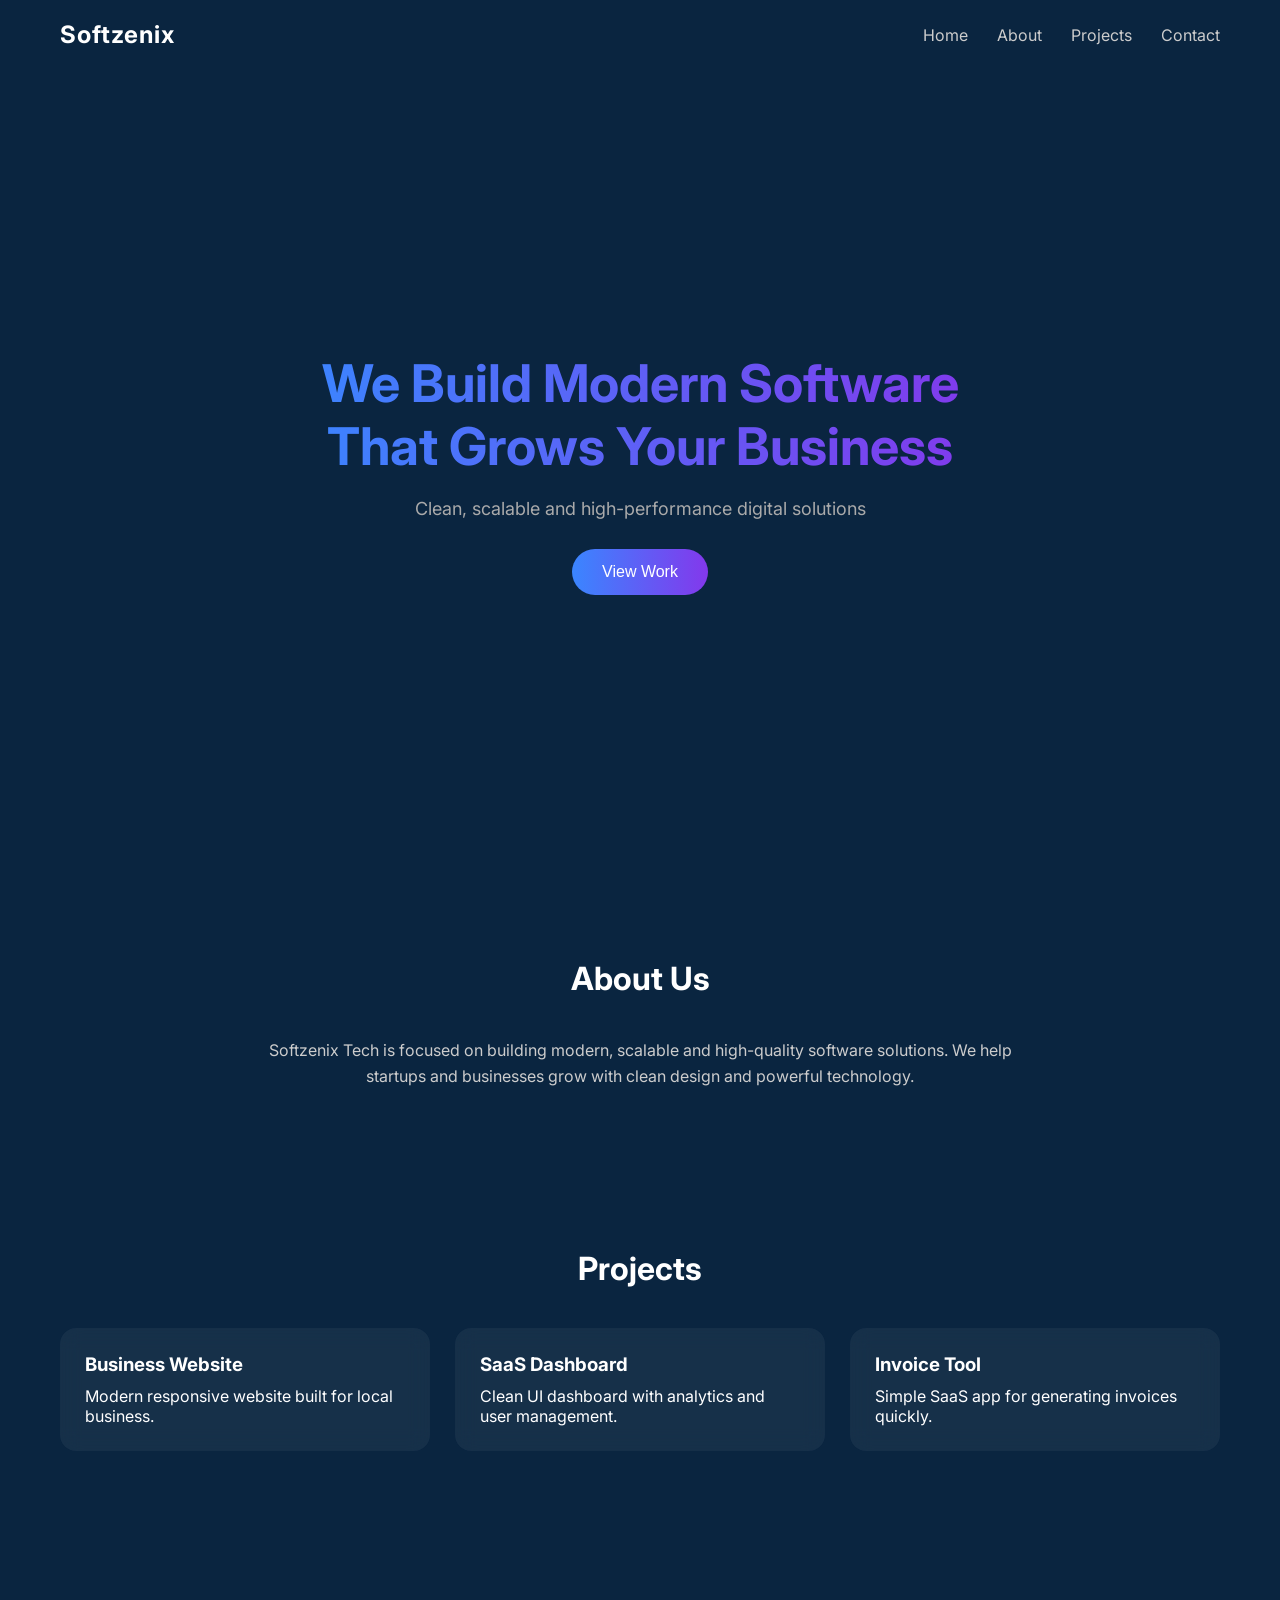
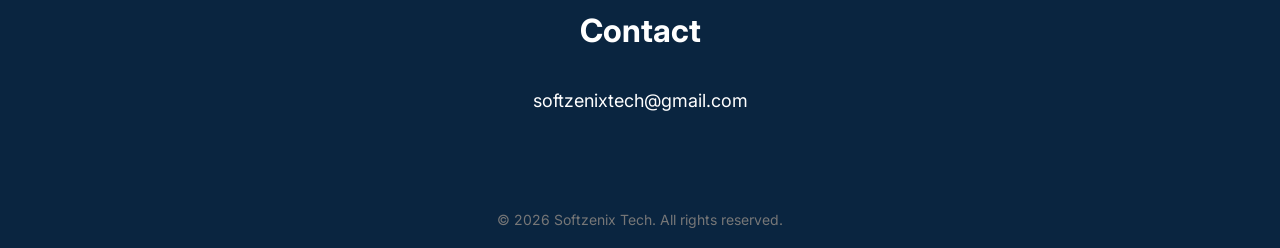
==== index.html @ 1b07d6eb "Update index.html" ====
<!DOCTYPE html>
<html lang="en">
<head>
  <meta charset="UTF-8">
  <meta name="viewport" content="width=device-width, initial-scale=1.0">
  <title>Softzenix Tech</title>
  <link href="https://fonts.googleapis.com/css2?family=Inter:wght@300;400;600;700&display=swap" rel="stylesheet">
  <style>
    * {margin:0; padding:0; box-sizing:border-box;}

    body {
      font-family: 'Inter', sans-serif;
      background: #0A2540;
      color: white;
    }

    header {
      display:flex;
      justify-content:space-between;
      align-items:center;
      padding:20px 60px;
    }

    .logo {
      font-size:24px;
      font-weight:700;
      letter-spacing:1px;
    }

    nav a {
      margin-left:25px;
      text-decoration:none;
      color:#ccc;
      transition:0.3s;
    }

    nav a:hover { color:white; }

    .hero {
      height:90vh;
      display:flex;
      flex-direction:column;
      justify-content:center;
      align-items:center;
      text-align:center;
      padding:0 20px;
    }

    .hero h1 {
      font-size:52px;
      max-width:700px;
      line-height:1.2;
      background: linear-gradient(90deg, #3A86FF, #8338EC);
      -webkit-background-clip:text;
      -webkit-text-fill-color:transparent;
    }

    .hero p {
      margin-top:20px;
      color:#aaa;
      font-size:18px;
    }

    .btn {
      margin-top:30px;
      padding:14px 30px;
      border:none;
      border-radius:30px;
      background: linear-gradient(90deg, #3A86FF, #8338EC);
      color:white;
      font-size:16px;
      cursor:pointer;
      transition:0.3s;
    }

    .btn:hover {
      transform:scale(1.05);
    }

    .section {
      padding:80px 60px;
    }

    .section h2 {
      text-align:center;
      margin-bottom:40px;
      font-size:32px;
    }

    .projects {
      display:grid;
      grid-template-columns:repeat(auto-fit, minmax(280px,1fr));
      gap:25px;
    }

    .card {
      background: rgba(255,255,255,0.05);
      backdrop-filter: blur(10px);
      padding:25px;
      border-radius:16px;
      transition:0.3s;
    }

    .card:hover {
      transform:translateY(-8px);
      background: rgba(255,255,255,0.08);
    }

    .card h3 {
      margin-bottom:10px;
    }

    .about {
      max-width:800px;
      margin:auto;
      text-align:center;
      color:#ccc;
      line-height:1.6;
    }

    .contact {
      text-align:center;
      font-size:18px;
    }

    footer {
      text-align:center;
      padding:20px;
      color:#777;
      font-size:14px;
    }

    @media(max-width:768px){
      header {padding:20px;}
      .section {padding:60px 20px;}
      .hero h1 {font-size:36px;}
    }

  </style>
</head>
<body>

<header>
  <div class="logo">Softzenix</div>
  <nav>
    <a href="#">Home</a>
    <a href="#about">About</a>
    <a href="#projects">Projects</a>
    <a href="#contact">Contact</a>
  </nav>
</header>

<section class="hero">
  <h1>We Build Modern Software That Grows Your Business</h1>
  <p>Clean, scalable and high-performance digital solutions</p>
  <button class="btn">View Work</button>
</section>

<section class="section" id="about">
  <h2>About Us</h2>
  <p class="about">
    Softzenix Tech is focused on building modern, scalable and high-quality software solutions. We help startups and businesses grow with clean design and powerful technology.
  </p>
</section>

<section class="section" id="projects">
  <h2>Projects</h2>
  <div class="projects">
    <div class="card">
      <h3>Business Website</h3>
      <p>Modern responsive website built for local business.</p>
    </div>
    <div class="card">
      <h3>SaaS Dashboard</h3>
      <p>Clean UI dashboard with analytics and user management.</p>
    </div>
    <div class="card">
      <h3>Invoice Tool</h3>
      <p>Simple SaaS app for generating invoices quickly.</p>
    </div>
  </div>
</section>

<section class="section" id="contact">
  <h2>Contact</h2>
  <p class="contact">softzenixtech@gmail.com</p>
</section>

<footer>
  <p>© 2026 Softzenix Tech. All rights reserved.</p>
</footer>

</body>
</html>
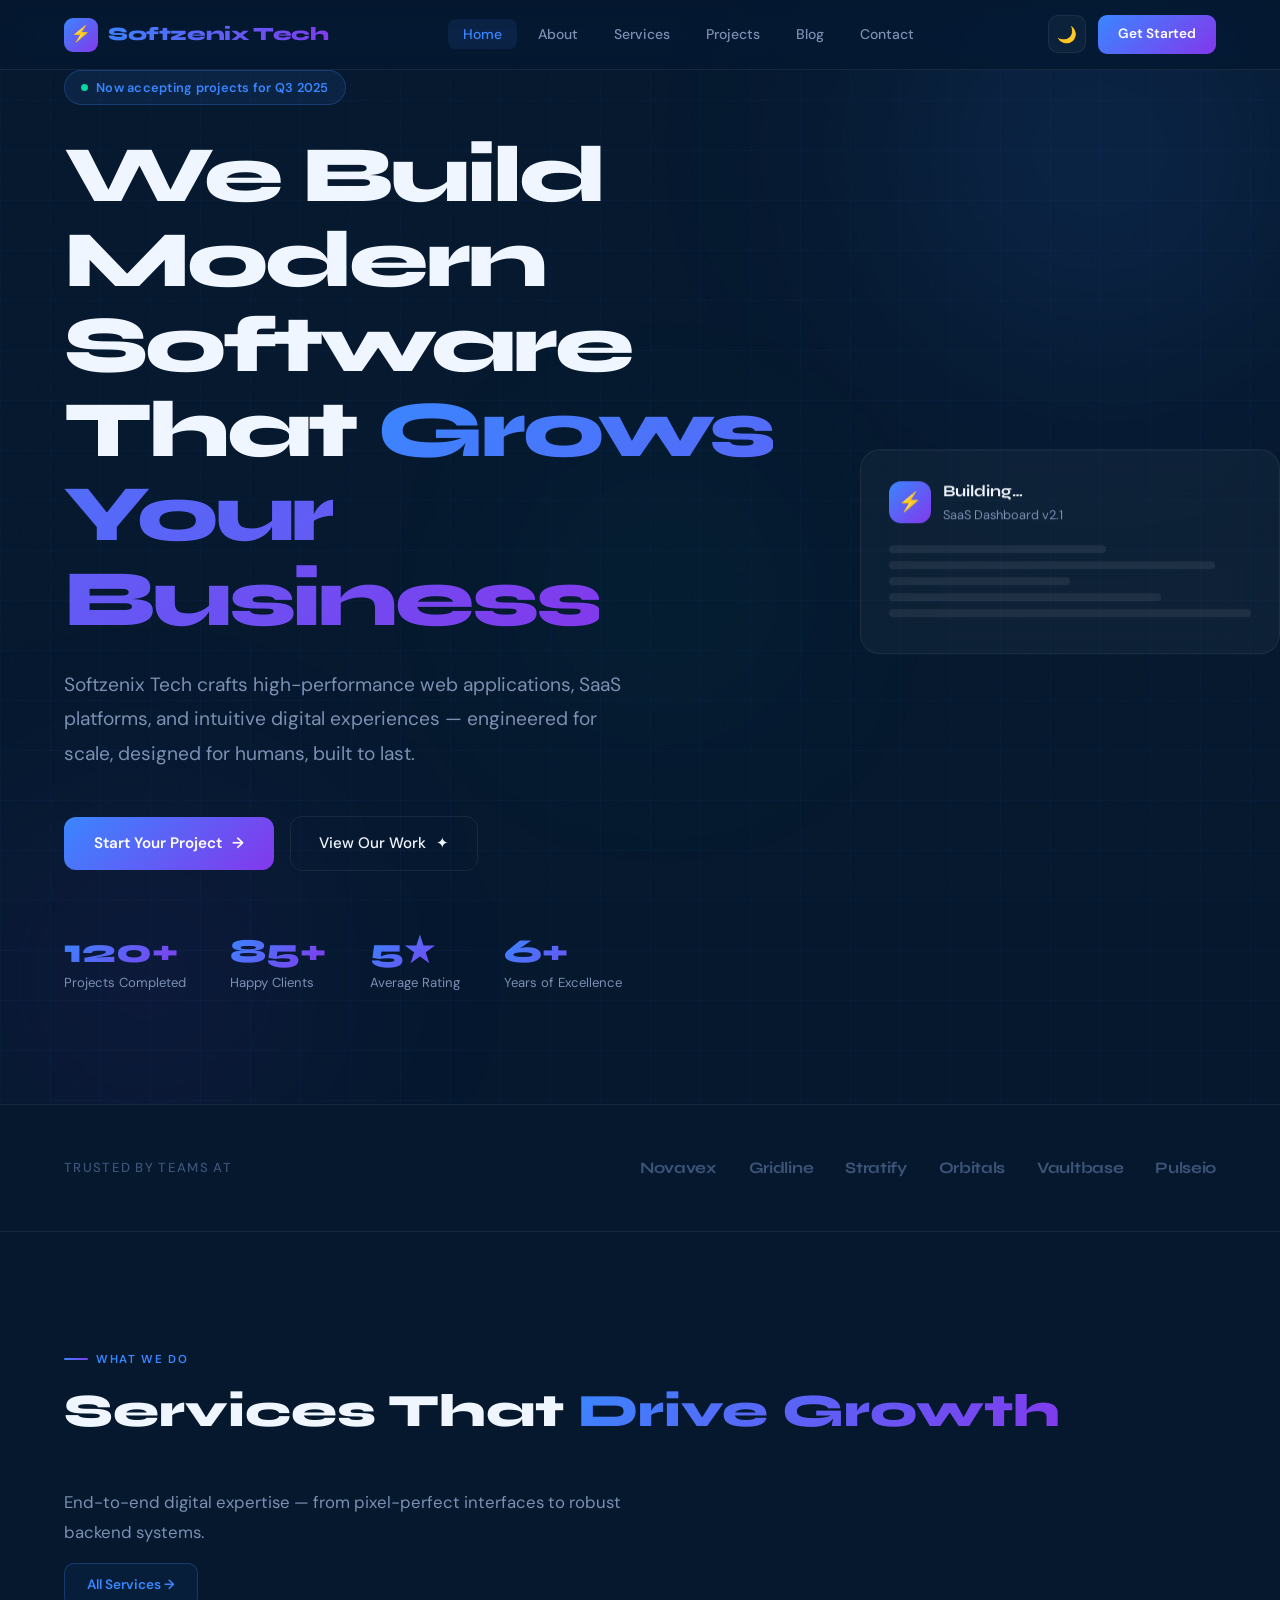
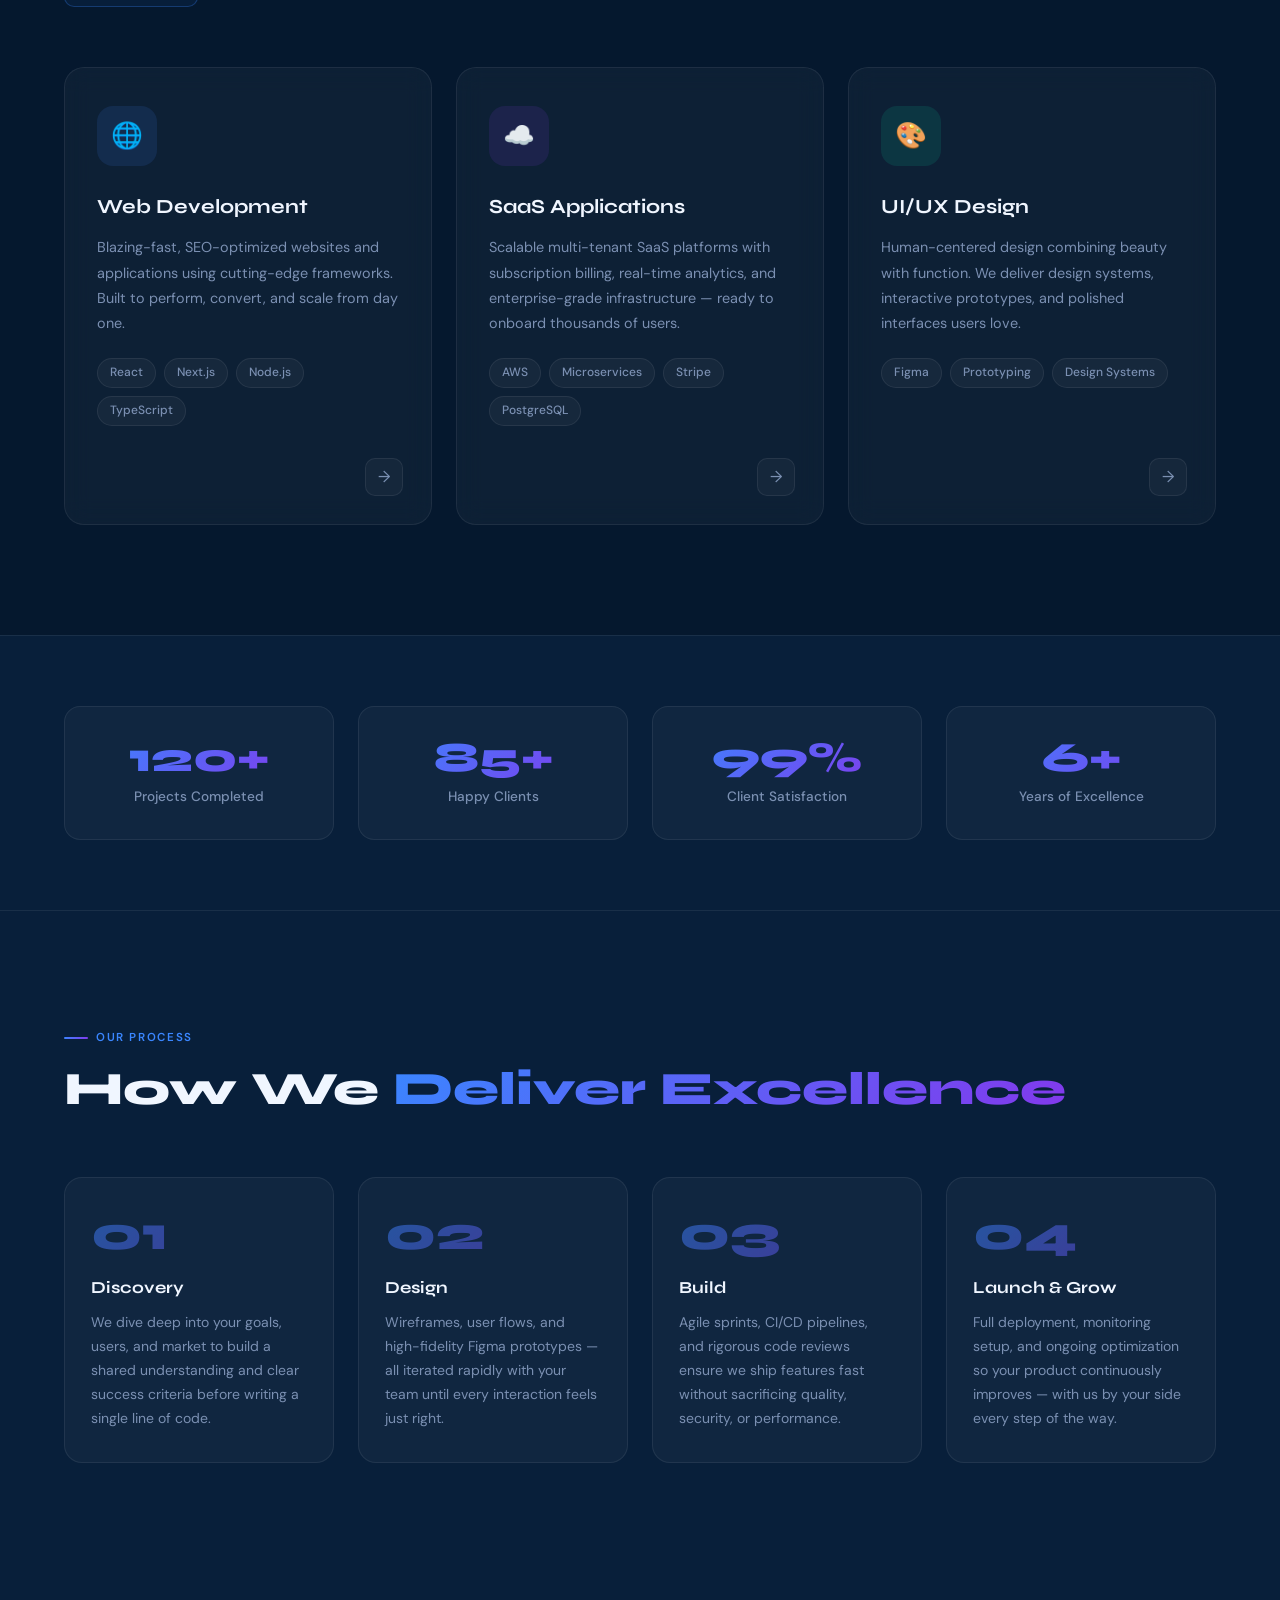
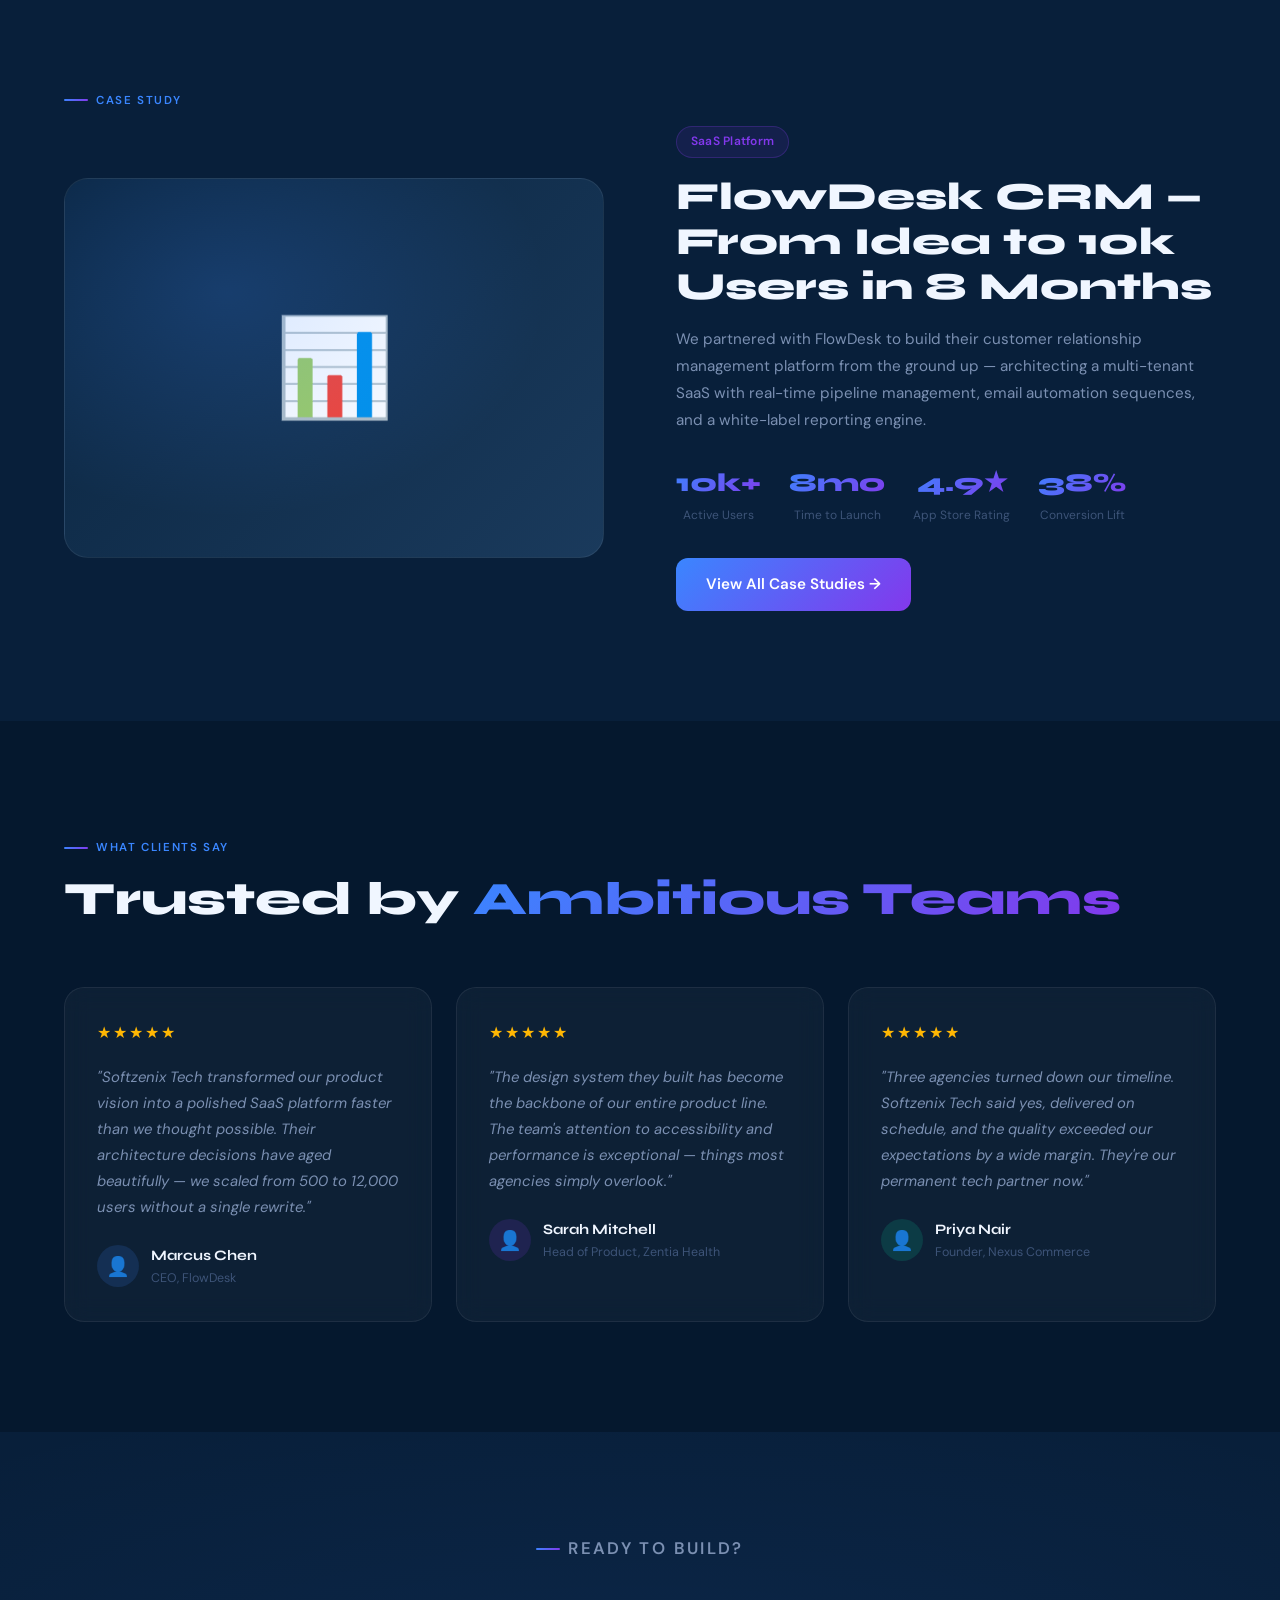
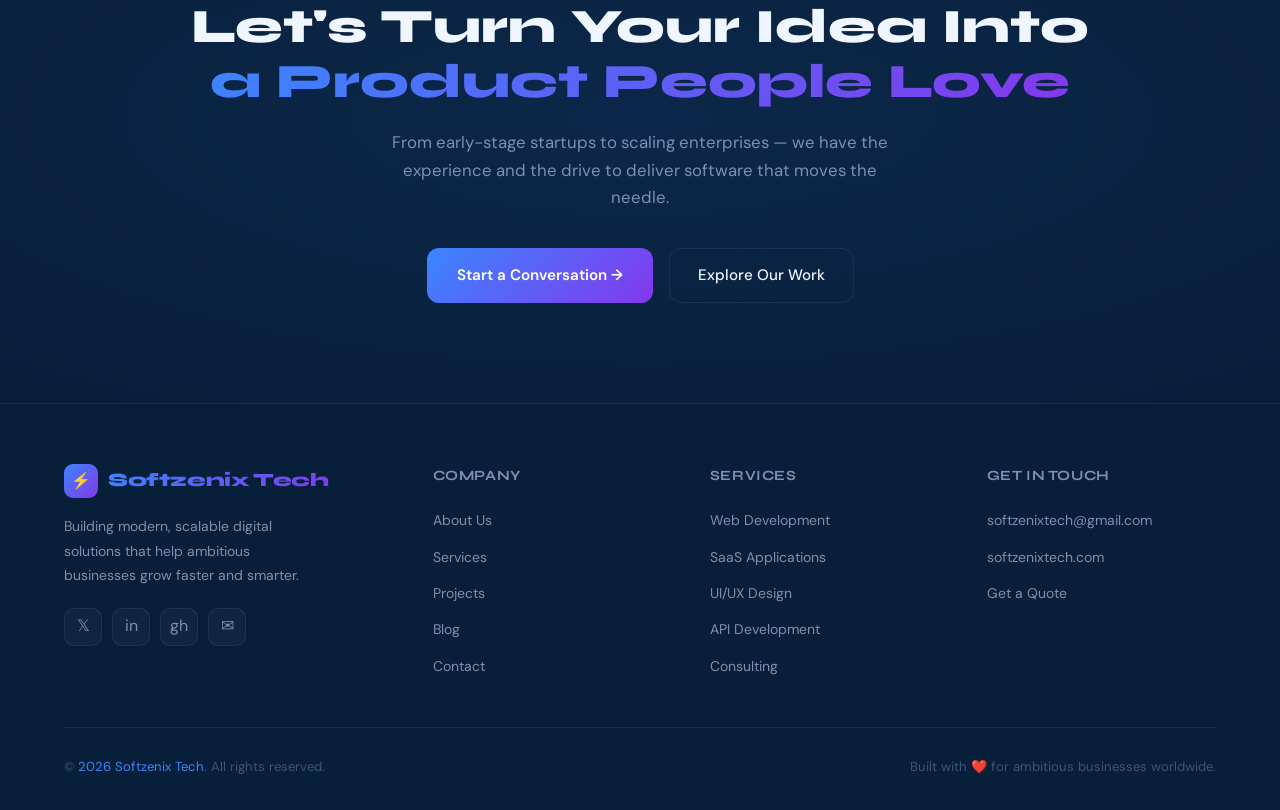
==== commit 9bd03e03: "Add files via upload" ====
--- a/index.html
+++ b/index.html
@@ -1,194 +1,427 @@
-<!DOCTYPE html>
-<html lang="en">
-<head>
-  <meta charset="UTF-8">
-  <meta name="viewport" content="width=device-width, initial-scale=1.0">
-  <title>Softzenix Tech</title>
-  <link href="https://fonts.googleapis.com/css2?family=Inter:wght@300;400;600;700&display=swap" rel="stylesheet">
-  <style>
-    * {margin:0; padding:0; box-sizing:border-box;}
-
-    body {
-      font-family: 'Inter', sans-serif;
-      background: #0A2540;
-      color: white;
-    }
-
-    header {
-      display:flex;
-      justify-content:space-between;
-      align-items:center;
-      padding:20px 60px;
-    }
-
-    .logo {
-      font-size:24px;
-      font-weight:700;
-      letter-spacing:1px;
-    }
-
-    nav a {
-      margin-left:25px;
-      text-decoration:none;
-      color:#ccc;
-      transition:0.3s;
-    }
-
-    nav a:hover { color:white; }
-
-    .hero {
-      height:90vh;
-      display:flex;
-      flex-direction:column;
-      justify-content:center;
-      align-items:center;
-      text-align:center;
-      padding:0 20px;
-    }
-
-    .hero h1 {
-      font-size:52px;
-      max-width:700px;
-      line-height:1.2;
-      background: linear-gradient(90deg, #3A86FF, #8338EC);
-      -webkit-background-clip:text;
-      -webkit-text-fill-color:transparent;
-    }
-
-    .hero p {
-      margin-top:20px;
-      color:#aaa;
-      font-size:18px;
-    }
-
-    .btn {
-      margin-top:30px;
-      padding:14px 30px;
-      border:none;
-      border-radius:30px;
-      background: linear-gradient(90deg, #3A86FF, #8338EC);
-      color:white;
-      font-size:16px;
-      cursor:pointer;
-      transition:0.3s;
-    }
-
-    .btn:hover {
-      transform:scale(1.05);
-    }
-
-    .section {
-      padding:80px 60px;
-    }
-
-    .section h2 {
-      text-align:center;
-      margin-bottom:40px;
-      font-size:32px;
-    }
-
-    .projects {
-      display:grid;
-      grid-template-columns:repeat(auto-fit, minmax(280px,1fr));
-      gap:25px;
-    }
-
-    .card {
-      background: rgba(255,255,255,0.05);
-      backdrop-filter: blur(10px);
-      padding:25px;
-      border-radius:16px;
-      transition:0.3s;
-    }
-
-    .card:hover {
-      transform:translateY(-8px);
-      background: rgba(255,255,255,0.08);
-    }
-
-    .card h3 {
-      margin-bottom:10px;
-    }
-
-    .about {
-      max-width:800px;
-      margin:auto;
-      text-align:center;
-      color:#ccc;
-      line-height:1.6;
-    }
-
-    .contact {
-      text-align:center;
-      font-size:18px;
-    }
-
-    footer {
-      text-align:center;
-      padding:20px;
-      color:#777;
-      font-size:14px;
-    }
-
-    @media(max-width:768px){
-      header {padding:20px;}
-      .section {padding:60px 20px;}
-      .hero h1 {font-size:36px;}
-    }
-
-  </style>
-</head>
-<body>
-
-<header>
-  <div class="logo">Softzenix</div>
-  <nav>
-    <a href="#">Home</a>
-    <a href="#about">About</a>
-    <a href="#projects">Projects</a>
-    <a href="#contact">Contact</a>
-  </nav>
-</header>
-
-<section class="hero">
-  <h1>We Build Modern Software That Grows Your Business</h1>
-  <p>Clean, scalable and high-performance digital solutions</p>
-  <button class="btn">View Work</button>
-</section>
-
-<section class="section" id="about">
-  <h2>About Us</h2>
-  <p class="about">
-    Softzenix Tech is focused on building modern, scalable and high-quality software solutions. We help startups and businesses grow with clean design and powerful technology.
-  </p>
-</section>
-
-<section class="section" id="projects">
-  <h2>Projects</h2>
-  <div class="projects">
-    <div class="card">
-      <h3>Business Website</h3>
-      <p>Modern responsive website built for local business.</p>
-    </div>
-    <div class="card">
-      <h3>SaaS Dashboard</h3>
-      <p>Clean UI dashboard with analytics and user management.</p>
-    </div>
-    <div class="card">
-      <h3>Invoice Tool</h3>
-      <p>Simple SaaS app for generating invoices quickly.</p>
-    </div>
-  </div>
-</section>
-
-<section class="section" id="contact">
-  <h2>Contact</h2>
-  <p class="contact">softzenixtech@gmail.com</p>
-</section>
-
-<footer>
-  <p>© 2026 Softzenix Tech. All rights reserved.</p>
-</footer>
-
-</body>
-</html>
+<!DOCTYPE html>
+<html lang="en">
+<head>
+  <meta charset="UTF-8"/>
+  <meta name="viewport" content="width=device-width, initial-scale=1.0"/>
+  <title>Softzenix Tech | Modern Software That Grows Your Business</title>
+  <meta name="description" content="Softzenix Tech builds modern, scalable web applications, SaaS platforms, and UI/UX experiences that help ambitious businesses grow faster."/>
+  <meta name="keywords" content="Softzenix Tech, web development, SaaS, UI UX design, software company, tech startup"/>
+  <meta name="author" content="Softzenix Tech"/>
+  <meta name="robots" content="index, follow"/>
+  <link rel="canonical" href="https://softzenixtech.com/"/>
+  <meta property="og:type" content="website"/>
+  <meta property="og:url" content="https://softzenixtech.com/"/>
+  <meta property="og:title" content="Softzenix Tech | Modern Software Solutions"/>
+  <meta property="og:description" content="We build modern, scalable digital solutions — web development, SaaS applications, and UI/UX design that grow your business."/>
+  <meta property="og:image" content="https://softzenixtech.com/og-image.png"/>
+  <meta name="twitter:card" content="summary_large_image"/>
+  <link rel="icon" type="image/svg+xml" href="data:image/svg+xml,<svg xmlns='http://www.w3.org/2000/svg' viewBox='0 0 100 100'><defs><linearGradient id='g' x1='0%25' y1='0%25' x2='100%25' y2='100%25'><stop offset='0%25' stop-color='%233A86FF'/><stop offset='100%25' stop-color='%238338EC'/></linearGradient></defs><rect width='100' height='100' rx='20' fill='url(%23g)'/><text y='.9em' font-size='70' x='12'>⚡</text></svg>"/>
+  <link rel="preconnect" href="https://fonts.googleapis.com"/>
+  <link rel="preconnect" href="https://fonts.gstatic.com" crossorigin/>
+  <link href="https://fonts.googleapis.com/css2?family=Syne:wght@400;600;700;800&family=DM+Sans:opsz,wght@9..40,300;9..40,400;9..40,500;9..40,600&display=swap" rel="stylesheet"/>
+  <link rel="stylesheet" href="shared.css"/>
+  <style>
+    /* ── HOME-SPECIFIC STYLES ── */
+
+    /* ── HERO ── */
+    .hero{min-height:100vh;display:flex;align-items:center;padding-top:70px;position:relative;overflow:hidden;}
+    .hero::after{content:'';position:absolute;inset:0;background-image:linear-gradient(rgba(58,134,255,.04) 1px,transparent 1px),linear-gradient(90deg,rgba(58,134,255,.04) 1px,transparent 1px);background-size:50px 50px;pointer-events:none;}
+    .hero-glow{position:absolute;border-radius:50%;filter:blur(110px);pointer-events:none;}
+    .hero-glow-1{width:600px;height:600px;background:radial-gradient(circle,rgba(58,134,255,.18),transparent 70%);top:-150px;right:-120px;animation:floatBlob 9s ease-in-out infinite;}
+    .hero-glow-2{width:450px;height:450px;background:radial-gradient(circle,rgba(131,56,236,.14),transparent 70%);bottom:-100px;left:-80px;animation:floatBlob 9s ease-in-out infinite;animation-delay:-4.5s;}
+    .hero-glow-3{width:300px;height:300px;background:radial-gradient(circle,rgba(6,214,160,.1),transparent 70%);top:40%;left:40%;animation:floatBlob 9s ease-in-out infinite;animation-delay:-2s;}
+    @keyframes floatBlob{0%,100%{transform:translate(0,0) scale(1);}50%{transform:translate(18px,-18px) scale(1.04);}}
+    .hero-inner{position:relative;z-index:1;max-width:820px;}
+    .hero-badge{display:inline-flex;align-items:center;gap:8px;padding:6px 16px;background:rgba(58,134,255,.1);border:1px solid rgba(58,134,255,.25);border-radius:99px;font-size:.8rem;font-weight:600;color:var(--blue);margin-bottom:28px;letter-spacing:.02em;}
+    .hero-badge .dot{width:7px;height:7px;background:var(--cyan);border-radius:50%;animation:pulse 2s ease-in-out infinite;}
+    @keyframes pulse{0%,100%{opacity:1;transform:scale(1);}50%{opacity:.6;transform:scale(.85);}}
+    .hero-title{font-family:var(--font-display);font-size:clamp(2.6rem,6.5vw,5rem);font-weight:800;line-height:1.06;letter-spacing:-.04em;margin-bottom:26px;}
+    .hero-subtitle{font-size:clamp(1rem,2vw,1.2rem);color:var(--text-muted);max-width:580px;line-height:1.8;margin-bottom:44px;}
+    .hero-actions{display:flex;align-items:center;gap:16px;flex-wrap:wrap;}
+    .hero-stats{display:flex;gap:44px;margin-top:64px;flex-wrap:wrap;}
+    .stat-num{font-family:var(--font-display);font-size:2.1rem;font-weight:800;background:var(--grad-text);-webkit-background-clip:text;-webkit-text-fill-color:transparent;background-clip:text;line-height:1;}
+    .stat-label{font-size:.82rem;color:var(--text-muted);margin-top:4px;}
+    /* Floating Visual */
+    .hero-visual{position:absolute;right:0;top:50%;transform:translateY(-50%);width:38%;max-width:420px;display:none;}
+    @media(min-width:1100px){.hero-visual{display:block;}}
+    .floating-card{background:var(--bg-card);border:1px solid var(--border);border-radius:20px;backdrop-filter:blur(24px);-webkit-backdrop-filter:blur(24px);padding:28px;animation:floatCard 5s ease-in-out infinite;}
+    @keyframes floatCard{0%,100%{transform:translateY(0);}50%{transform:translateY(-14px);}}
+    .card-header{display:flex;align-items:center;gap:12px;margin-bottom:20px;}
+    .card-icon{width:42px;height:42px;background:var(--grad);border-radius:12px;display:grid;place-items:center;font-size:1.2rem;}
+    .card-title-sm{font-family:var(--font-display);font-weight:700;font-size:1rem;}
+    .card-sub-sm{font-size:.8rem;color:var(--text-muted);}
+    .code-line{height:8px;border-radius:4px;margin-bottom:8px;background:var(--border);animation:shimmer 2.5s ease-in-out infinite;}
+    .code-line:nth-child(1){width:80%;animation-delay:0s;}
+    .code-line:nth-child(2){width:60%;animation-delay:.2s;}
+    .code-line:nth-child(3){width:90%;animation-delay:.4s;}
+    .code-line:nth-child(4){width:50%;animation-delay:.6s;}
+    .code-line:nth-child(5){width:75%;animation-delay:.8s;}
+    @keyframes shimmer{0%,100%{opacity:.4;}50%{opacity:.85;}}
+
+    /* ── TRUST BAR ── */
+    .trust-bar{padding:50px 0;border-top:1px solid var(--border);border-bottom:1px solid var(--border);}
+    .trust-bar-inner{display:flex;align-items:center;justify-content:space-between;gap:24px;flex-wrap:wrap;}
+    .trust-label{font-size:.82rem;color:var(--text-faint);font-weight:500;text-transform:uppercase;letter-spacing:.1em;white-space:nowrap;}
+    .trust-logos{display:flex;align-items:center;gap:32px;flex-wrap:wrap;}
+    .trust-logo{font-family:var(--font-display);font-size:1rem;font-weight:700;color:var(--text-faint);letter-spacing:-.02em;transition:color var(--dur);}
+    .trust-logo:hover{color:var(--text-muted);}
+
+    /* ── SERVICES STRIP ── */
+    .services-strip{padding:110px 0;}
+    .services-header{display:flex;justify-content:space-between;align-items:flex-end;margin-bottom:60px;gap:30px;flex-wrap:wrap;}
+    .services-grid{display:grid;grid-template-columns:repeat(3,1fr);gap:24px;}
+    .service-card{background:var(--bg-card);border:1px solid var(--border);border-radius:20px;padding:38px 32px;position:relative;overflow:hidden;transition:transform var(--dur),border-color var(--dur),box-shadow var(--dur);backdrop-filter:blur(12px);-webkit-backdrop-filter:blur(12px);}
+    .service-card::before{content:'';position:absolute;top:0;left:0;right:0;height:2px;background:var(--grad);opacity:0;transition:opacity var(--dur);}
+    .service-card:hover{transform:translateY(-6px);border-color:var(--border-glow);box-shadow:var(--shadow);}
+    .service-card:hover::before{opacity:1;}
+    .svc-icon{width:60px;height:60px;border-radius:16px;display:grid;place-items:center;font-size:1.6rem;margin-bottom:24px;}
+    .svc-blue{background:rgba(58,134,255,.12);}
+    .svc-purple{background:rgba(131,56,236,.12);}
+    .svc-cyan{background:rgba(6,214,160,.12);}
+    .service-card h3{font-family:var(--font-display);font-size:1.25rem;font-weight:700;margin-bottom:12px;}
+    .service-card p{font-size:.9rem;color:var(--text-muted);line-height:1.75;margin-bottom:22px;}
+    .service-tags{display:flex;flex-wrap:wrap;gap:8px;margin-bottom:60px;}
+    .service-arrow{position:absolute;bottom:28px;right:28px;width:38px;height:38px;border-radius:10px;background:var(--bg-card);border:1px solid var(--border);display:grid;place-items:center;font-size:1rem;color:var(--text-muted);transition:background var(--dur),border-color var(--dur),color var(--dur);}
+    .service-card:hover .service-arrow{background:var(--grad);border-color:transparent;color:#fff;}
+
+    /* ── HOW WE WORK ── */
+    .process-section{padding:110px 0;background:var(--bg-secondary);}
+    .process-grid{display:grid;grid-template-columns:repeat(4,1fr);gap:24px;margin-top:60px;}
+    .process-step{padding:32px 26px;background:var(--bg-card);border:1px solid var(--border);border-radius:18px;position:relative;transition:border-color var(--dur),transform var(--dur);}
+    .process-step:hover{border-color:var(--border-glow);transform:translateY(-4px);}
+    .step-num{font-family:var(--font-display);font-size:3rem;font-weight:800;background:var(--grad-text);-webkit-background-clip:text;-webkit-text-fill-color:transparent;background-clip:text;line-height:1;margin-bottom:16px;opacity:.5;}
+    .process-step h3{font-family:var(--font-display);font-size:1.05rem;font-weight:700;margin-bottom:10px;}
+    .process-step p{font-size:.875rem;color:var(--text-muted);line-height:1.7;}
+
+    /* ── TESTIMONIALS ── */
+    .testimonials-section{padding:110px 0;}
+    .testimonials-grid{display:grid;grid-template-columns:repeat(3,1fr);gap:24px;margin-top:60px;}
+    .testimonial-card{background:var(--bg-card);border:1px solid var(--border);border-radius:20px;padding:32px;backdrop-filter:blur(12px);-webkit-backdrop-filter:blur(12px);transition:transform var(--dur),border-color var(--dur);}
+    .testimonial-card:hover{transform:translateY(-4px);border-color:var(--border-glow);}
+    .stars{color:#FFB703;font-size:1rem;margin-bottom:18px;letter-spacing:2px;}
+    .testimonial-card blockquote{font-size:.93rem;color:var(--text-muted);line-height:1.75;margin-bottom:24px;font-style:italic;}
+    .testimonial-author{display:flex;align-items:center;gap:12px;}
+    .author-avatar{width:42px;height:42px;border-radius:50%;display:grid;place-items:center;font-size:1.2rem;flex-shrink:0;}
+    .author-name{font-family:var(--font-display);font-size:.9rem;font-weight:700;}
+    .author-role{font-size:.78rem;color:var(--text-faint);}
+
+    /* ── FEATURED PROJECT ── */
+    .featured-project{padding:110px 0;background:var(--bg-secondary);}
+    .featured-inner{display:grid;grid-template-columns:1fr 1fr;gap:72px;align-items:center;}
+    .featured-thumb{border-radius:24px;background:linear-gradient(135deg,#0A2540,#1a3a5c);height:380px;display:grid;place-items:center;font-size:6rem;border:1px solid var(--border);position:relative;overflow:hidden;}
+    .featured-thumb::after{content:'';position:absolute;inset:0;background:radial-gradient(ellipse at 30% 30%,rgba(58,134,255,.2),transparent 60%);}
+    .featured-tag{display:inline-block;margin-bottom:16px;}
+    .featured-text h2{font-family:var(--font-display);font-size:clamp(1.8rem,3vw,2.4rem);font-weight:800;line-height:1.18;margin-bottom:16px;}
+    .featured-text p{font-size:.95rem;color:var(--text-muted);line-height:1.78;margin-bottom:28px;}
+    .featured-metrics{display:flex;gap:28px;margin-bottom:32px;flex-wrap:wrap;}
+    .featured-metric{text-align:center;}
+    .metric-val{font-family:var(--font-display);font-size:1.6rem;font-weight:800;background:var(--grad-text);-webkit-background-clip:text;-webkit-text-fill-color:transparent;background-clip:text;}
+    .metric-lbl{font-size:.75rem;color:var(--text-faint);margin-top:2px;}
+
+    /* RESPONSIVE */
+    @media(max-width:1024px){.services-grid,.process-grid,.testimonials-grid{grid-template-columns:1fr 1fr;}.featured-inner{grid-template-columns:1fr;}}
+    @media(max-width:768px){.services-grid,.testimonials-grid{grid-template-columns:1fr;}.process-grid{grid-template-columns:1fr 1fr;}.hero-stats{gap:28px;}.services-header{flex-direction:column;align-items:flex-start;}}
+    @media(max-width:480px){.process-grid{grid-template-columns:1fr;}.hero-actions{flex-direction:column;align-items:stretch;}.btn-primary,.btn-secondary{justify-content:center;}}
+  </style>
+</head>
+<body>
+
+<!-- NAV -->
+<header>
+  <nav id="navbar" role="navigation" aria-label="Main navigation">
+    <a href="index.html" class="nav-logo" aria-label="Softzenix Tech Home">
+      <div class="logo-icon" aria-hidden="true">⚡</div>
+      <span>Softzenix Tech</span>
+    </a>
+    <ul class="nav-links" role="menubar">
+      <li><a href="index.html" class="active">Home</a></li>
+      <li><a href="about.html">About</a></li>
+      <li><a href="services.html">Services</a></li>
+      <li><a href="projects.html">Projects</a></li>
+      <li><a href="blog.html">Blog</a></li>
+      <li><a href="contact.html">Contact</a></li>
+    </ul>
+    <div class="nav-right">
+      <button class="theme-toggle" id="themeToggle" aria-label="Toggle theme">🌙</button>
+      <a href="contact.html" class="nav-cta">Get Started</a>
+      <button class="hamburger" id="hamburger" aria-label="Toggle mobile menu" aria-expanded="false">
+        <span></span><span></span><span></span>
+      </button>
+    </div>
+  </nav>
+</header>
+<nav class="mobile-menu" id="mobileMenu" aria-label="Mobile navigation">
+  <a href="index.html">Home</a>
+  <a href="about.html">About</a>
+  <a href="services.html">Services</a>
+  <a href="projects.html">Projects</a>
+  <a href="blog.html">Blog</a>
+  <a href="contact.html">Contact</a>
+</nav>
+
+<main>
+
+<!-- ── HERO ── -->
+<section class="hero" aria-label="Hero">
+  <div class="hero-glow hero-glow-1" aria-hidden="true"></div>
+  <div class="hero-glow hero-glow-2" aria-hidden="true"></div>
+  <div class="hero-glow hero-glow-3" aria-hidden="true"></div>
+  <div class="container">
+    <div class="hero-inner">
+      <div class="hero-badge">
+        <span class="dot" aria-hidden="true"></span>
+        Now accepting projects for Q3 2025
+      </div>
+      <h1 class="hero-title">
+        We Build Modern Software<br>That <span class="gradient-text">Grows Your Business</span>
+      </h1>
+      <p class="hero-subtitle">
+        Softzenix Tech crafts high-performance web applications, SaaS platforms, and intuitive digital experiences — engineered for scale, designed for humans, built to last.
+      </p>
+      <div class="hero-actions">
+        <a href="contact.html" class="btn-primary">Start Your Project <span aria-hidden="true">→</span></a>
+        <a href="projects.html" class="btn-secondary">View Our Work <span aria-hidden="true">✦</span></a>
+      </div>
+      <div class="hero-stats" aria-label="Company stats">
+        <div class="stat-item"><div class="stat-num">120+</div><div class="stat-label">Projects Completed</div></div>
+        <div class="stat-item"><div class="stat-num">85+</div><div class="stat-label">Happy Clients</div></div>
+        <div class="stat-item"><div class="stat-num">5★</div><div class="stat-label">Average Rating</div></div>
+        <div class="stat-item"><div class="stat-num">6+</div><div class="stat-label">Years of Excellence</div></div>
+      </div>
+    </div>
+  </div>
+  <!-- Floating card (desktop) -->
+  <div class="hero-visual" aria-hidden="true">
+    <div class="floating-card">
+      <div class="card-header">
+        <div class="card-icon">⚡</div>
+        <div><div class="card-title-sm">Building…</div><div class="card-sub-sm">SaaS Dashboard v2.1</div></div>
+      </div>
+      <div class="code-line"></div><div class="code-line"></div><div class="code-line"></div>
+      <div class="code-line"></div><div class="code-line"></div>
+    </div>
+  </div>
+</section>
+
+<!-- ── TRUST BAR ── -->
+<div class="trust-bar">
+  <div class="container">
+    <div class="trust-bar-inner">
+      <span class="trust-label">Trusted by teams at</span>
+      <div class="trust-logos">
+        <span class="trust-logo">Novavex</span>
+        <span class="trust-logo">Gridline</span>
+        <span class="trust-logo">Stratify</span>
+        <span class="trust-logo">Orbitals</span>
+        <span class="trust-logo">Vaultbase</span>
+        <span class="trust-logo">Pulseio</span>
+      </div>
+    </div>
+  </div>
+</div>
+
+<!-- ── SERVICES ── -->
+<section class="services-strip" aria-label="Services overview">
+  <div class="container">
+    <div class="services-header">
+      <div>
+        <p class="section-label">What We Do</p>
+        <h2 class="section-title">Services That <span class="gradient-text">Drive Growth</span></h2>
+      </div>
+      <div>
+        <p class="section-subtitle">End-to-end digital expertise — from pixel-perfect interfaces to robust backend systems.</p>
+        <a href="services.html" class="btn-outline" style="margin-top:16px;">All Services →</a>
+      </div>
+    </div>
+    <div class="services-grid" role="list">
+      <article class="service-card reveal" role="listitem">
+        <div class="svc-icon svc-blue" aria-hidden="true">🌐</div>
+        <h3>Web Development</h3>
+        <p>Blazing-fast, SEO-optimized websites and applications using cutting-edge frameworks. Built to perform, convert, and scale from day one.</p>
+        <div class="service-tags"><span class="tag">React</span><span class="tag">Next.js</span><span class="tag">Node.js</span><span class="tag">TypeScript</span></div>
+        <div class="service-arrow" aria-hidden="true">→</div>
+      </article>
+      <article class="service-card reveal reveal-delay-1" role="listitem">
+        <div class="svc-icon svc-purple" aria-hidden="true">☁️</div>
+        <h3>SaaS Applications</h3>
+        <p>Scalable multi-tenant SaaS platforms with subscription billing, real-time analytics, and enterprise-grade infrastructure — ready to onboard thousands of users.</p>
+        <div class="service-tags"><span class="tag">AWS</span><span class="tag">Microservices</span><span class="tag">Stripe</span><span class="tag">PostgreSQL</span></div>
+        <div class="service-arrow" aria-hidden="true">→</div>
+      </article>
+      <article class="service-card reveal reveal-delay-2" role="listitem">
+        <div class="svc-icon svc-cyan" aria-hidden="true">🎨</div>
+        <h3>UI/UX Design</h3>
+        <p>Human-centered design combining beauty with function. We deliver design systems, interactive prototypes, and polished interfaces users love.</p>
+        <div class="service-tags"><span class="tag">Figma</span><span class="tag">Prototyping</span><span class="tag">Design Systems</span></div>
+        <div class="service-arrow" aria-hidden="true">→</div>
+      </article>
+    </div>
+  </div>
+</section>
+
+<!-- ── COUNTERS ── -->
+<div class="counter-section" aria-label="Key metrics">
+  <div class="container">
+    <div class="counters-grid">
+      <div class="counter-item reveal"><div class="counter-value" data-target="120" data-suffix="+">0</div><div class="counter-label">Projects Completed</div></div>
+      <div class="counter-item reveal reveal-delay-1"><div class="counter-value" data-target="85" data-suffix="+">0</div><div class="counter-label">Happy Clients</div></div>
+      <div class="counter-item reveal reveal-delay-2"><div class="counter-value" data-target="99" data-suffix="%">0</div><div class="counter-label">Client Satisfaction</div></div>
+      <div class="counter-item reveal reveal-delay-3"><div class="counter-value" data-target="6" data-suffix="+">0</div><div class="counter-label">Years of Excellence</div></div>
+    </div>
+  </div>
+</div>
+
+<!-- ── HOW WE WORK ── -->
+<section class="process-section" aria-label="Our process">
+  <div class="container">
+    <p class="section-label">Our Process</p>
+    <h2 class="section-title">How We <span class="gradient-text">Deliver Excellence</span></h2>
+    <div class="process-grid">
+      <div class="process-step reveal">
+        <div class="step-num">01</div>
+        <h3>Discovery</h3>
+        <p>We dive deep into your goals, users, and market to build a shared understanding and clear success criteria before writing a single line of code.</p>
+      </div>
+      <div class="process-step reveal reveal-delay-1">
+        <div class="step-num">02</div>
+        <h3>Design</h3>
+        <p>Wireframes, user flows, and high-fidelity Figma prototypes — all iterated rapidly with your team until every interaction feels just right.</p>
+      </div>
+      <div class="process-step reveal reveal-delay-2">
+        <div class="step-num">03</div>
+        <h3>Build</h3>
+        <p>Agile sprints, CI/CD pipelines, and rigorous code reviews ensure we ship features fast without sacrificing quality, security, or performance.</p>
+      </div>
+      <div class="process-step reveal reveal-delay-3">
+        <div class="step-num">04</div>
+        <h3>Launch & Grow</h3>
+        <p>Full deployment, monitoring setup, and ongoing optimization so your product continuously improves — with us by your side every step of the way.</p>
+      </div>
+    </div>
+  </div>
+</section>
+
+<!-- ── FEATURED PROJECT ── -->
+<section class="featured-project" aria-label="Featured project">
+  <div class="container">
+    <p class="section-label">Case Study</p>
+    <div class="featured-inner">
+      <div class="featured-thumb reveal" role="img" aria-label="FlowDesk CRM Dashboard preview">📊</div>
+      <div class="featured-text reveal reveal-delay-1">
+        <span class="pill pill-purple featured-tag">SaaS Platform</span>
+        <h2>FlowDesk CRM — From Idea to 10k Users in 8 Months</h2>
+        <p>We partnered with FlowDesk to build their customer relationship management platform from the ground up — architecting a multi-tenant SaaS with real-time pipeline management, email automation sequences, and a white-label reporting engine.</p>
+        <div class="featured-metrics">
+          <div class="featured-metric"><div class="metric-val">10k+</div><div class="metric-lbl">Active Users</div></div>
+          <div class="featured-metric"><div class="metric-val">8mo</div><div class="metric-lbl">Time to Launch</div></div>
+          <div class="featured-metric"><div class="metric-val">4.9★</div><div class="metric-lbl">App Store Rating</div></div>
+          <div class="featured-metric"><div class="metric-val">38%</div><div class="metric-lbl">Conversion Lift</div></div>
+        </div>
+        <a href="projects.html" class="btn-primary">View All Case Studies →</a>
+      </div>
+    </div>
+  </div>
+</section>
+
+<!-- ── TESTIMONIALS ── -->
+<section class="testimonials-section" aria-label="Client testimonials">
+  <div class="container">
+    <p class="section-label">What Clients Say</p>
+    <h2 class="section-title">Trusted by <span class="gradient-text">Ambitious Teams</span></h2>
+    <div class="testimonials-grid">
+      <div class="testimonial-card reveal">
+        <div class="stars" aria-label="5 stars">★★★★★</div>
+        <blockquote>"Softzenix Tech transformed our product vision into a polished SaaS platform faster than we thought possible. Their architecture decisions have aged beautifully — we scaled from 500 to 12,000 users without a single rewrite."</blockquote>
+        <div class="testimonial-author">
+          <div class="author-avatar" style="background:rgba(58,134,255,.15);" aria-hidden="true">👤</div>
+          <div><div class="author-name">Marcus Chen</div><div class="author-role">CEO, FlowDesk</div></div>
+        </div>
+      </div>
+      <div class="testimonial-card reveal reveal-delay-1">
+        <div class="stars" aria-label="5 stars">★★★★★</div>
+        <blockquote>"The design system they built has become the backbone of our entire product line. The team's attention to accessibility and performance is exceptional — things most agencies simply overlook."</blockquote>
+        <div class="testimonial-author">
+          <div class="author-avatar" style="background:rgba(131,56,236,.15);" aria-hidden="true">👤</div>
+          <div><div class="author-name">Sarah Mitchell</div><div class="author-role">Head of Product, Zentia Health</div></div>
+        </div>
+      </div>
+      <div class="testimonial-card reveal reveal-delay-2">
+        <div class="stars" aria-label="5 stars">★★★★★</div>
+        <blockquote>"Three agencies turned down our timeline. Softzenix Tech said yes, delivered on schedule, and the quality exceeded our expectations by a wide margin. They're our permanent tech partner now."</blockquote>
+        <div class="testimonial-author">
+          <div class="author-avatar" style="background:rgba(6,214,160,.15);" aria-hidden="true">👤</div>
+          <div><div class="author-name">Priya Nair</div><div class="author-role">Founder, Nexus Commerce</div></div>
+        </div>
+      </div>
+    </div>
+  </div>
+</section>
+
+<!-- ── CTA ── -->
+<section class="cta-section" aria-label="Call to action">
+  <div class="container" style="position:relative;z-index:1;">
+    <p class="section-label" style="justify-content:center;">Ready to Build?</p>
+    <h2>Let's Turn Your Idea Into<br><span class="gradient-text">a Product People Love</span></h2>
+    <p>From early-stage startups to scaling enterprises — we have the experience and the drive to deliver software that moves the needle.</p>
+    <div class="cta-actions">
+      <a href="contact.html" class="btn-primary">Start a Conversation →</a>
+      <a href="projects.html" class="btn-secondary">Explore Our Work</a>
+    </div>
+  </div>
+</section>
+
+</main>
+
+<!-- ── FOOTER ── -->
+<footer role="contentinfo">
+  <div class="container">
+    <div class="footer-top">
+      <div class="footer-brand">
+        <a href="index.html" class="nav-logo" aria-label="Softzenix Tech"><div class="logo-icon" aria-hidden="true">⚡</div><span>Softzenix Tech</span></a>
+        <p>Building modern, scalable digital solutions that help ambitious businesses grow faster and smarter.</p>
+        <div class="footer-social" aria-label="Social media">
+          <a href="https://twitter.com" target="_blank" rel="noopener" class="social-btn" aria-label="Twitter">𝕏</a>
+          <a href="https://linkedin.com" target="_blank" rel="noopener" class="social-btn" aria-label="LinkedIn">in</a>
+          <a href="https://github.com" target="_blank" rel="noopener" class="social-btn" aria-label="GitHub">gh</a>
+          <a href="mailto:softzenixtech@gmail.com" class="social-btn" aria-label="Email">✉</a>
+        </div>
+      </div>
+      <nav class="footer-col" aria-label="Company">
+        <h4>Company</h4>
+        <ul>
+          <li><a href="about.html">About Us</a></li>
+          <li><a href="services.html">Services</a></li>
+          <li><a href="projects.html">Projects</a></li>
+          <li><a href="blog.html">Blog</a></li>
+          <li><a href="contact.html">Contact</a></li>
+        </ul>
+      </nav>
+      <nav class="footer-col" aria-label="Services">
+        <h4>Services</h4>
+        <ul>
+          <li><a href="services.html">Web Development</a></li>
+          <li><a href="services.html">SaaS Applications</a></li>
+          <li><a href="services.html">UI/UX Design</a></li>
+          <li><a href="services.html">API Development</a></li>
+          <li><a href="services.html">Consulting</a></li>
+        </ul>
+      </nav>
+      <nav class="footer-col" aria-label="Contact">
+        <h4>Get In Touch</h4>
+        <ul>
+          <li><a href="mailto:softzenixtech@gmail.com">softzenixtech@gmail.com</a></li>
+          <li><a href="https://softzenixtech.com">softzenixtech.com</a></li>
+          <li><a href="contact.html">Get a Quote</a></li>
+        </ul>
+      </nav>
+    </div>
+    <div class="footer-bottom">
+      <p>© <span id="year"></span> <span>Softzenix Tech</span>. All rights reserved.</p>
+      <p>Built with ❤️ for ambitious businesses worldwide.</p>
+    </div>
+  </div>
+</footer>
+
+<script src="shared.js"></script>
+</body>
+</html>
--- a/shared.css
+++ b/shared.css
@@ -0,0 +1,224 @@
+/* ============================================================
+   SOFTZENIX TECH — Shared Stylesheet
+   shared.css
+============================================================ */
+
+/* ── CUSTOM PROPERTIES ── */
+:root {
+  --blue:   #3A86FF;
+  --purple: #8338EC;
+  --cyan:   #06D6A0;
+  --red:    #FF4D6D;
+  --amber:  #FFB703;
+
+  --bg-primary:   #05182E;
+  --bg-secondary: #081F3A;
+  --bg-card:      rgba(255,255,255,0.035);
+  --bg-card-hover:rgba(58,134,255,0.08);
+  --border:       rgba(255,255,255,0.07);
+  --border-glow:  rgba(58,134,255,0.28);
+  --text-primary: #F0F6FF;
+  --text-muted:   #7B90B2;
+  --text-faint:   #3D5478;
+  --nav-bg:       rgba(5,24,46,0.85);
+  --shadow:       0 8px 40px rgba(0,0,0,0.45);
+  --input-bg:     rgba(255,255,255,0.04);
+
+  --grad:      linear-gradient(135deg, var(--blue), var(--purple));
+  --grad-text: linear-gradient(135deg, #3A86FF, #8338EC);
+  --grad-rev:  linear-gradient(135deg, var(--purple), var(--blue));
+
+  --font-display: 'Syne', sans-serif;
+  --font-body:    'DM Sans', sans-serif;
+  --ease:         cubic-bezier(0.4,0,0.2,1);
+  --dur:          0.3s;
+}
+[data-theme="light"] {
+  --bg-primary:   #F4F7FF;
+  --bg-secondary: #EBF0FF;
+  --bg-card:      rgba(255,255,255,0.78);
+  --bg-card-hover:rgba(58,134,255,0.06);
+  --border:       rgba(58,134,255,0.12);
+  --border-glow:  rgba(58,134,255,0.35);
+  --text-primary: #0A1628;
+  --text-muted:   #4A5E80;
+  --text-faint:   #8FA4C8;
+  --nav-bg:       rgba(244,247,255,0.9);
+  --shadow:       0 8px 40px rgba(58,134,255,0.1);
+  --input-bg:     rgba(58,134,255,0.05);
+}
+
+/* ── RESET ── */
+*,*::before,*::after{box-sizing:border-box;margin:0;padding:0;}
+html{font-size:16px;scroll-behavior:smooth;}
+body{font-family:var(--font-body);background:var(--bg-primary);color:var(--text-primary);line-height:1.65;overflow-x:hidden;transition:background var(--dur) var(--ease),color var(--dur) var(--ease);}
+img{display:block;max-width:100%;}
+a{color:inherit;text-decoration:none;}
+button{cursor:pointer;font-family:inherit;border:none;}
+ul{list-style:none;}
+::-webkit-scrollbar{width:5px;}
+::-webkit-scrollbar-track{background:var(--bg-primary);}
+::-webkit-scrollbar-thumb{background:var(--blue);border-radius:99px;}
+::selection{background:rgba(58,134,255,0.3);}
+
+/* ── NOISE TEXTURE ── */
+body::before{content:'';position:fixed;inset:0;background-image:url("data:image/svg+xml,%3Csvg viewBox='0 0 256 256' xmlns='http://www.w3.org/2000/svg'%3E%3Cfilter id='noise'%3E%3CfeTurbulence type='fractalNoise' baseFrequency='0.9' numOctaves='4' stitchTiles='stitch'/%3E%3C/filter%3E%3Crect width='100%25' height='100%25' filter='url(%23noise)' opacity='0.03'/%3E%3C/svg%3E");pointer-events:none;z-index:0;opacity:0.5;}
+
+/* ── LAYOUT ── */
+.container{width:90%;max-width:1160px;margin:0 auto;}
+section{padding:110px 0;position:relative;}
+
+/* ── TYPOGRAPHY ── */
+.gradient-text{background:var(--grad-text);-webkit-background-clip:text;-webkit-text-fill-color:transparent;background-clip:text;}
+.section-label{display:inline-flex;align-items:center;gap:8px;font-size:.72rem;font-weight:600;letter-spacing:.14em;text-transform:uppercase;color:var(--blue);margin-bottom:16px;}
+.section-label::before{content:'';display:block;width:24px;height:2px;background:var(--grad);border-radius:2px;}
+.section-title{font-family:var(--font-display);font-size:clamp(2rem,4vw,2.9rem);font-weight:800;line-height:1.15;margin-bottom:20px;}
+.section-subtitle{font-size:1.05rem;color:var(--text-muted);max-width:560px;line-height:1.75;}
+
+/* ── BUTTONS ── */
+.btn-primary{display:inline-flex;align-items:center;gap:10px;padding:14px 30px;background:var(--grad);border-radius:12px;font-size:.95rem;font-weight:600;color:#fff;position:relative;overflow:hidden;transition:transform var(--dur) var(--ease),box-shadow var(--dur) var(--ease);}
+.btn-primary::before{content:'';position:absolute;inset:0;background:rgba(255,255,255,.12);opacity:0;transition:opacity var(--dur) var(--ease);}
+.btn-primary:hover{transform:translateY(-2px);box-shadow:0 12px 35px rgba(58,134,255,.35);}
+.btn-primary:hover::before{opacity:1;}
+.btn-secondary{display:inline-flex;align-items:center;gap:10px;padding:14px 28px;background:transparent;border:1px solid var(--border);border-radius:12px;font-size:.95rem;font-weight:500;color:var(--text-primary);transition:border-color var(--dur) var(--ease),background var(--dur) var(--ease),transform var(--dur) var(--ease);}
+.btn-secondary:hover{border-color:var(--border-glow);background:rgba(58,134,255,.06);transform:translateY(-2px);}
+.btn-outline{display:inline-flex;align-items:center;gap:8px;padding:10px 22px;border:1px solid var(--border-glow);border-radius:10px;font-size:.85rem;font-weight:600;color:var(--blue);background:rgba(58,134,255,.06);transition:background var(--dur) var(--ease),transform var(--dur) var(--ease);}
+.btn-outline:hover{background:rgba(58,134,255,.14);transform:translateY(-1px);}
+
+/* ── GLASS CARD ── */
+.glass-card{background:var(--bg-card);border:1px solid var(--border);border-radius:20px;backdrop-filter:blur(16px);-webkit-backdrop-filter:blur(16px);transition:transform var(--dur) var(--ease),border-color var(--dur) var(--ease),box-shadow var(--dur) var(--ease);}
+.glass-card:hover{transform:translateY(-5px);border-color:var(--border-glow);box-shadow:var(--shadow);}
+.glass-card .card-top-line{position:absolute;top:0;left:0;right:0;height:2px;background:var(--grad);opacity:0;border-radius:20px 20px 0 0;transition:opacity var(--dur) var(--ease);}
+.glass-card:hover .card-top-line{opacity:1;}
+
+/* ── PAGE HERO BANNER ── */
+.page-hero{padding:160px 0 100px;background:var(--bg-secondary);position:relative;overflow:hidden;}
+.page-hero::after{content:'';position:absolute;inset:0;background-image:linear-gradient(rgba(58,134,255,.04) 1px,transparent 1px),linear-gradient(90deg,rgba(58,134,255,.04) 1px,transparent 1px);background-size:50px 50px;pointer-events:none;}
+.page-hero .hero-glow{position:absolute;border-radius:50%;filter:blur(100px);pointer-events:none;}
+.page-hero .glow-1{width:500px;height:500px;background:radial-gradient(circle,rgba(58,134,255,.18),transparent 70%);top:-150px;right:-100px;animation:floatBlob 8s ease-in-out infinite;}
+.page-hero .glow-2{width:350px;height:350px;background:radial-gradient(circle,rgba(131,56,236,.14),transparent 70%);bottom:-80px;left:-80px;animation:floatBlob 8s ease-in-out infinite;animation-delay:-4s;}
+@keyframes floatBlob{0%,100%{transform:translate(0,0) scale(1);}50%{transform:translate(20px,-20px) scale(1.05);}}
+.page-hero-inner{position:relative;z-index:1;}
+.page-hero h1{font-family:var(--font-display);font-size:clamp(2.4rem,5.5vw,4rem);font-weight:800;line-height:1.1;letter-spacing:-.03em;margin-bottom:22px;}
+.page-hero p{font-size:1.1rem;color:var(--text-muted);max-width:580px;line-height:1.8;}
+
+/* ── BREADCRUMB ── */
+.breadcrumb{display:flex;align-items:center;gap:8px;font-size:.82rem;color:var(--text-faint);margin-bottom:24px;}
+.breadcrumb a{color:var(--text-muted);transition:color var(--dur);}
+.breadcrumb a:hover{color:var(--blue);}
+.breadcrumb span{color:var(--blue);}
+
+/* ── NAVBAR ── */
+#navbar{position:fixed;top:0;left:0;right:0;z-index:1000;padding:0 5%;height:70px;display:flex;align-items:center;justify-content:space-between;background:var(--nav-bg);backdrop-filter:blur(18px) saturate(1.8);-webkit-backdrop-filter:blur(18px) saturate(1.8);border-bottom:1px solid var(--border);transition:background var(--dur) var(--ease),box-shadow var(--dur) var(--ease);}
+#navbar.scrolled{box-shadow:0 4px 30px rgba(0,0,0,.25);}
+.nav-logo{display:flex;align-items:center;gap:10px;font-family:var(--font-display);font-size:1.18rem;font-weight:800;letter-spacing:-.02em;}
+.nav-logo .logo-icon{width:34px;height:34px;background:var(--grad);border-radius:9px;display:grid;place-items:center;font-size:1rem;flex-shrink:0;}
+.nav-logo span{background:var(--grad-text);-webkit-background-clip:text;-webkit-text-fill-color:transparent;background-clip:text;}
+.nav-links{display:flex;align-items:center;gap:6px;}
+.nav-links a{padding:6px 15px;border-radius:8px;font-size:.875rem;font-weight:500;color:var(--text-muted);transition:color var(--dur) var(--ease),background var(--dur) var(--ease);}
+.nav-links a:hover,.nav-links a.active{color:var(--text-primary);background:rgba(58,134,255,.1);}
+.nav-links a.active{color:var(--blue);}
+.nav-right{display:flex;align-items:center;gap:12px;}
+.theme-toggle{width:38px;height:38px;border-radius:10px;background:var(--bg-card);border:1px solid var(--border);display:grid;place-items:center;font-size:1rem;transition:background var(--dur),border-color var(--dur);}
+.theme-toggle:hover{background:rgba(58,134,255,.12);border-color:var(--border-glow);}
+.nav-cta{padding:8px 20px;background:var(--grad);border-radius:9px;font-size:.85rem;font-weight:600;color:#fff;transition:opacity var(--dur),transform var(--dur);}
+.nav-cta:hover{opacity:.88;transform:translateY(-1px);}
+.hamburger{display:none;flex-direction:column;gap:5px;width:38px;height:38px;background:var(--bg-card);border:1px solid var(--border);border-radius:10px;align-items:center;justify-content:center;}
+.hamburger span{width:18px;height:2px;background:var(--text-primary);border-radius:2px;transition:transform var(--dur),opacity var(--dur);}
+.hamburger.open span:nth-child(1){transform:translateY(7px) rotate(45deg);}
+.hamburger.open span:nth-child(2){opacity:0;}
+.hamburger.open span:nth-child(3){transform:translateY(-7px) rotate(-45deg);}
+.mobile-menu{display:none;position:fixed;top:70px;left:0;right:0;background:var(--nav-bg);backdrop-filter:blur(18px);-webkit-backdrop-filter:blur(18px);border-bottom:1px solid var(--border);padding:20px 5%;flex-direction:column;gap:6px;z-index:999;transform:translateY(-10px);opacity:0;pointer-events:none;transition:transform var(--dur),opacity var(--dur);}
+.mobile-menu.open{transform:translateY(0);opacity:1;pointer-events:all;}
+.mobile-menu a{padding:12px 16px;border-radius:10px;font-size:.95rem;font-weight:500;color:var(--text-muted);transition:background var(--dur),color var(--dur);}
+.mobile-menu a:hover,.mobile-menu a.active{background:rgba(58,134,255,.1);color:var(--blue);}
+
+/* ── FOOTER ── */
+footer{background:var(--bg-secondary);border-top:1px solid var(--border);padding:60px 0 32px;}
+.footer-top{display:grid;grid-template-columns:1.4fr 1fr 1fr 1fr;gap:48px;margin-bottom:48px;}
+.footer-brand p{font-size:.875rem;color:var(--text-muted);line-height:1.75;max-width:260px;margin-top:16px;}
+.footer-social{display:flex;gap:10px;margin-top:20px;}
+.social-btn{width:38px;height:38px;border-radius:10px;background:var(--bg-card);border:1px solid var(--border);display:grid;place-items:center;font-size:1rem;color:var(--text-muted);transition:background var(--dur),border-color var(--dur),color var(--dur);}
+.social-btn:hover{background:rgba(58,134,255,.12);border-color:var(--border-glow);color:var(--blue);}
+.footer-col h4{font-family:var(--font-display);font-size:.88rem;font-weight:700;margin-bottom:20px;letter-spacing:.04em;text-transform:uppercase;color:var(--text-muted);}
+.footer-col ul{display:flex;flex-direction:column;gap:10px;}
+.footer-col ul li a{font-size:.875rem;color:var(--text-muted);transition:color var(--dur);}
+.footer-col ul li a:hover{color:var(--blue);}
+.footer-bottom{border-top:1px solid var(--border);padding-top:28px;display:flex;align-items:center;justify-content:space-between;gap:20px;flex-wrap:wrap;}
+.footer-bottom p{font-size:.82rem;color:var(--text-faint);}
+.footer-bottom span{color:var(--blue);}
+
+/* ── SCROLL REVEAL ── */
+.reveal{opacity:0;transform:translateY(32px);transition:opacity .7s var(--ease),transform .7s var(--ease);}
+.reveal.visible{opacity:1;transform:translateY(0);}
+.reveal-delay-1{transition-delay:.1s;}
+.reveal-delay-2{transition-delay:.2s;}
+.reveal-delay-3{transition-delay:.3s;}
+.reveal-delay-4{transition-delay:.4s;}
+.reveal-delay-5{transition-delay:.5s;}
+
+/* ── COUNTERS ── */
+.counter-section{padding:70px 0;background:var(--bg-secondary);border-top:1px solid var(--border);border-bottom:1px solid var(--border);}
+.counters-grid{display:grid;grid-template-columns:repeat(4,1fr);gap:24px;text-align:center;}
+.counter-item{padding:30px 20px;background:var(--bg-card);border:1px solid var(--border);border-radius:16px;transition:border-color var(--dur);}
+.counter-item:hover{border-color:var(--border-glow);}
+.counter-value{font-family:var(--font-display);font-size:2.6rem;font-weight:800;background:var(--grad-text);-webkit-background-clip:text;-webkit-text-fill-color:transparent;background-clip:text;line-height:1;margin-bottom:8px;}
+.counter-label{font-size:.85rem;color:var(--text-muted);font-weight:500;}
+
+/* ── TAGS ── */
+.tag{padding:4px 12px;background:var(--input-bg);border:1px solid var(--border);border-radius:99px;font-size:.75rem;font-weight:500;color:var(--text-muted);}
+.tag-blue{color:var(--blue);border-color:rgba(58,134,255,.25);background:rgba(58,134,255,.08);}
+.tag-purple{color:var(--purple);border-color:rgba(131,56,236,.25);background:rgba(131,56,236,.08);}
+.tag-cyan{color:var(--cyan);border-color:rgba(6,214,160,.25);background:rgba(6,214,160,.08);}
+
+/* ── PILL BADGE ── */
+.pill{display:inline-flex;align-items:center;gap:6px;padding:5px 14px;border-radius:99px;font-size:.75rem;font-weight:600;letter-spacing:.02em;}
+.pill-blue{background:rgba(58,134,255,.1);border:1px solid rgba(58,134,255,.25);color:var(--blue);}
+.pill-cyan{background:rgba(6,214,160,.1);border:1px solid rgba(6,214,160,.25);color:var(--cyan);}
+.pill-purple{background:rgba(131,56,236,.1);border:1px solid rgba(131,56,236,.25);color:var(--purple);}
+.pill-amber{background:rgba(255,183,3,.1);border:1px solid rgba(255,183,3,.25);color:var(--amber);}
+
+/* ── DIVIDER ── */
+.divider{width:100%;height:1px;background:var(--border);margin:40px 0;}
+.divider-grad{background:var(--grad);opacity:.3;}
+
+/* ── FORM ── */
+.form-group{display:flex;flex-direction:column;gap:8px;margin-bottom:18px;}
+.form-group label{font-size:.82rem;font-weight:600;color:var(--text-muted);letter-spacing:.04em;text-transform:uppercase;}
+.form-group input,.form-group textarea,.form-group select{padding:13px 16px;background:var(--input-bg);border:1px solid var(--border);border-radius:12px;font-family:var(--font-body);font-size:.92rem;color:var(--text-primary);outline:none;transition:border-color var(--dur),box-shadow var(--dur);resize:none;-webkit-appearance:none;appearance:none;}
+.form-group input::placeholder,.form-group textarea::placeholder{color:var(--text-faint);}
+.form-group input:focus,.form-group textarea:focus,.form-group select:focus{border-color:var(--blue);box-shadow:0 0 0 3px rgba(58,134,255,.12);}
+.form-row{display:grid;grid-template-columns:1fr 1fr;gap:16px;}
+.form-submit{width:100%;padding:14px;background:var(--grad);border-radius:12px;font-size:.97rem;font-weight:600;color:#fff;transition:opacity var(--dur),transform var(--dur),box-shadow var(--dur);}
+.form-submit:hover{opacity:.9;transform:translateY(-2px);box-shadow:0 10px 30px rgba(58,134,255,.3);}
+
+/* ── CTA SECTION ── */
+.cta-section{padding:100px 0;text-align:center;background:var(--bg-secondary);position:relative;overflow:hidden;}
+.cta-section::before{content:'';position:absolute;inset:0;background:radial-gradient(ellipse 80% 60% at 50% 50%,rgba(58,134,255,.08),transparent);}
+.cta-section h2{font-family:var(--font-display);font-size:clamp(2rem,4vw,3rem);font-weight:800;line-height:1.15;margin-bottom:20px;}
+.cta-section p{color:var(--text-muted);font-size:1.05rem;max-width:520px;margin:0 auto 36px;}
+.cta-actions{display:flex;justify-content:center;gap:16px;flex-wrap:wrap;}
+
+/* NEW ADD ONS */
+.team-section[aria-label="Founder"] .team-card {
+  border: 1px solid var(--border-glow);
+  transform: scale(1.02);
+}
+
+/* ── RESPONSIVE ── */
+@media(max-width:1024px){
+  .footer-top{grid-template-columns:1fr 1fr;}
+  .counters-grid{grid-template-columns:repeat(2,1fr);}
+}
+@media(max-width:768px){
+  section{padding:80px 0;}
+  .nav-links,.nav-cta{display:none;}
+  .hamburger{display:flex;}
+  .mobile-menu{display:flex;}
+  .form-row{grid-template-columns:1fr;}
+  .footer-top{grid-template-columns:1fr;}
+}
+@media(max-width:480px){
+  .counters-grid{grid-template-columns:1fr 1fr;}
+  .cta-actions{flex-direction:column;align-items:center;}
+}
